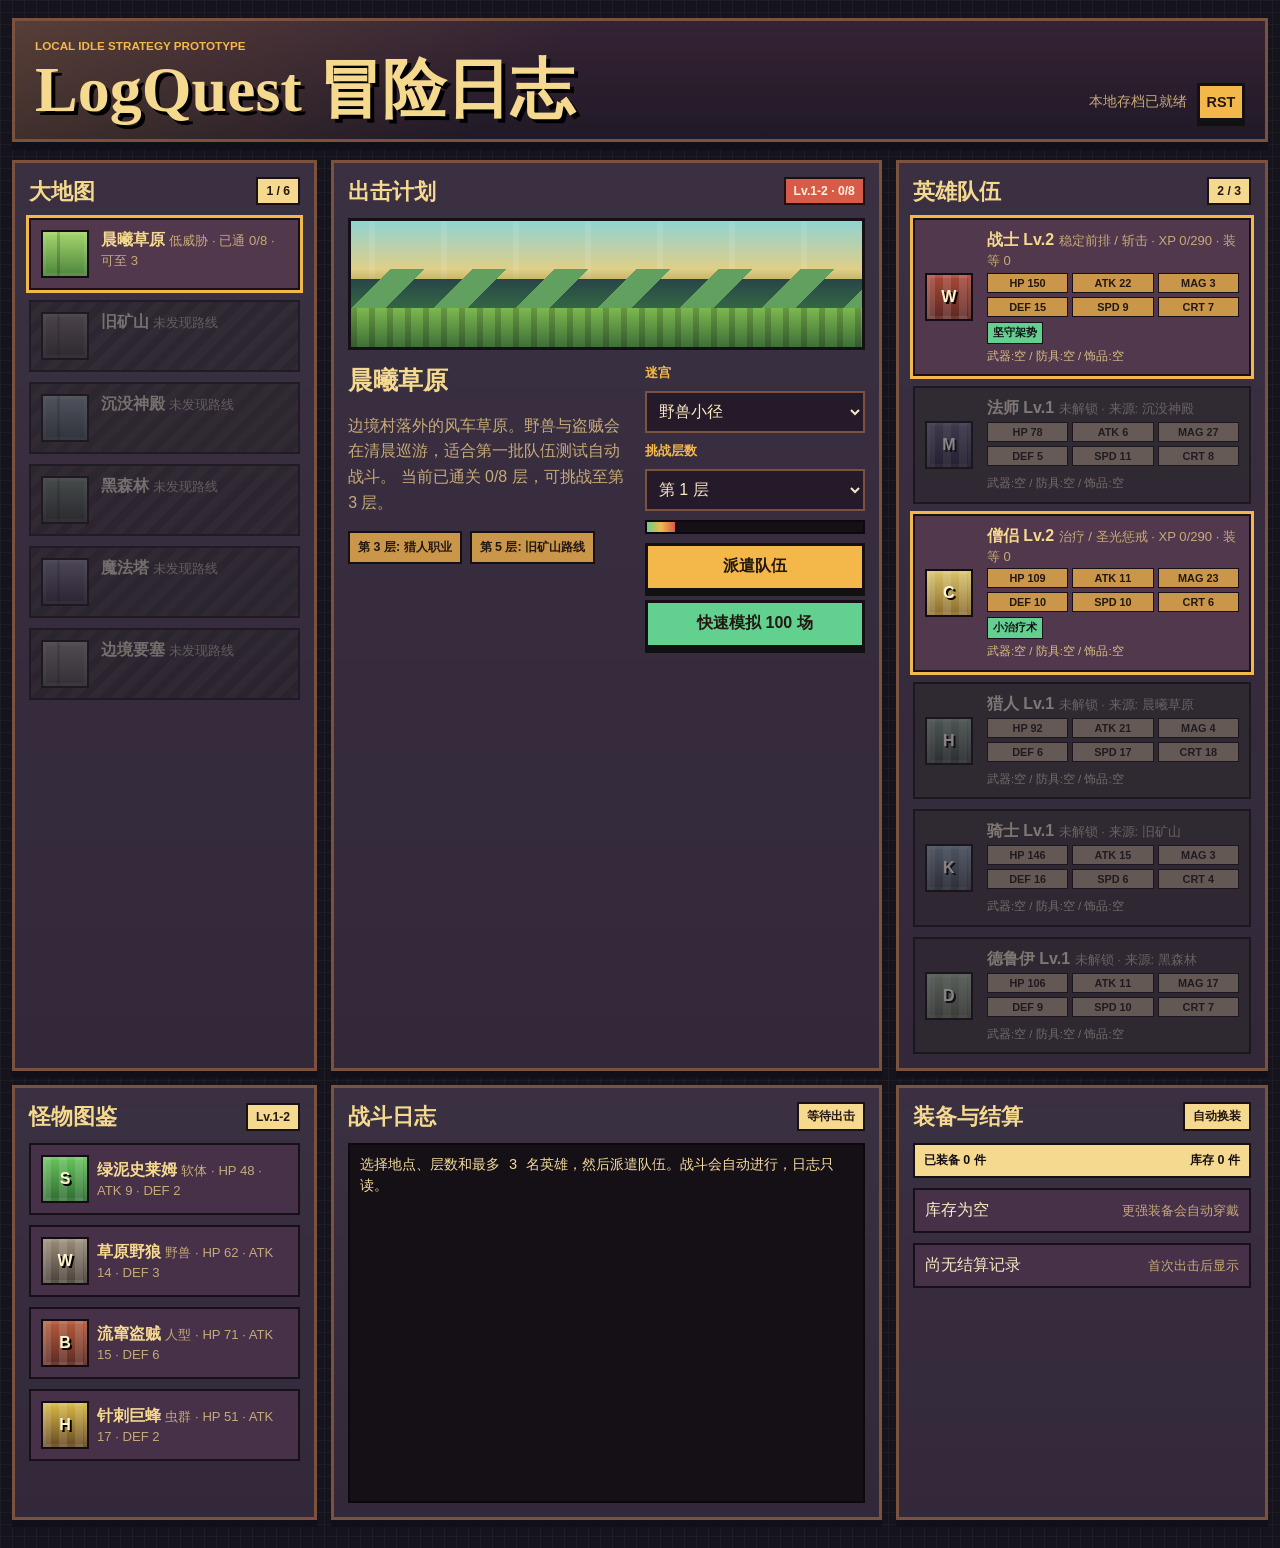
==== index.html @ c9390f9f "Initial LogQuest prototype" ====
<!doctype html>
<html lang="zh-CN">
  <head>
    <meta charset="UTF-8" />
    <meta name="viewport" content="width=device-width, initial-scale=1.0" />
    <title>LogQuest 放置冒险原型</title>
    <link rel="stylesheet" href="styles.css" />
  </head>
  <body>
    <div class="shell">
      <header class="topbar">
        <div>
          <p class="eyebrow">LOCAL IDLE STRATEGY PROTOTYPE</p>
          <h1>LogQuest 冒险日志</h1>
        </div>
        <div class="save-strip">
          <span id="saveStatus">本地存档已就绪</span>
          <button id="resetBtn" class="icon-btn" title="重置本地原型存档" type="button">RST</button>
        </div>
      </header>

      <main class="game-grid">
        <section class="panel map-panel" aria-labelledby="mapTitle">
          <div class="panel-head">
            <h2 id="mapTitle">大地图</h2>
            <span id="regionCount" class="chip"></span>
          </div>
          <div id="mapList" class="map-list"></div>
        </section>

        <section class="panel mission-panel" aria-labelledby="missionTitle">
          <div class="panel-head">
            <h2 id="missionTitle">出击计划</h2>
            <span id="dangerBadge" class="chip danger-chip">威胁评估</span>
          </div>

          <div id="regionScene" class="region-scene" aria-hidden="true">
            <div class="scene-sky"></div>
            <div class="scene-mid"></div>
            <div class="scene-ground"></div>
          </div>

          <div class="mission-layout">
            <div>
              <h3 id="selectedRegionName">地点</h3>
              <p id="selectedRegionText" class="muted"></p>
              <div id="eventList" class="event-list"></div>
            </div>

            <div class="control-bank">
              <label for="dungeonSelect">迷宫</label>
              <select id="dungeonSelect"></select>

              <label for="floorSelect">挑战层数</label>
              <select id="floorSelect"></select>

              <div class="floor-meter">
                <div id="floorMeterFill"></div>
              </div>

              <button id="startBtn" class="primary-btn" type="button">派遣队伍</button>
              <button id="quickBtn" class="secondary-btn" type="button">快速模拟 100 场</button>
            </div>
          </div>

          <div id="activeRun" class="active-run" hidden>
            <div>
              <p class="eyebrow">EXPEDITION IN PROGRESS</p>
              <strong id="activeRunTitle"></strong>
            </div>
            <div class="timer-box">
              <span id="timeLeft">--:--</span>
              <div class="progress-track">
                <div id="runProgress"></div>
              </div>
            </div>
          </div>
        </section>

        <section class="panel roster-panel" aria-labelledby="rosterTitle">
          <div class="panel-head">
            <h2 id="rosterTitle">英雄队伍</h2>
            <span id="teamCount" class="chip">0 / 3</span>
          </div>
          <div id="heroList" class="hero-list"></div>
        </section>

        <section class="panel codex-panel" aria-labelledby="codexTitle">
          <div class="panel-head">
            <h2 id="codexTitle">怪物图鉴</h2>
            <span id="monsterLevelBand" class="chip"></span>
          </div>
          <div id="monsterList" class="monster-list"></div>
        </section>

        <section class="panel log-panel" aria-labelledby="logTitle">
          <div class="panel-head">
            <h2 id="logTitle">战斗日志</h2>
            <span id="resultBadge" class="chip">等待出击</span>
          </div>
          <div id="combatLog" class="combat-log" role="log" aria-live="polite"></div>
        </section>

        <section class="panel loot-panel" aria-labelledby="lootTitle">
          <div class="panel-head">
            <h2 id="lootTitle">装备与结算</h2>
            <span class="chip">自动换装</span>
          </div>
          <div id="lootList" class="loot-list"></div>
        </section>
      </main>
    </div>

    <script src="app.js"></script>
  </body>
</html>
---- styles.css ----
:root {
  --ink: #241812;
  --paper: #f5d98f;
  --paper-dim: #c9964a;
  --charcoal: #1c1a24;
  --panel: #32283a;
  --panel-2: #463149;
  --line: #7a523e;
  --gold: #f4b84a;
  --mint: #62d08f;
  --red: #d85b4a;
  --blue: #4e9bcb;
  --violet: #8b6fd6;
  --text: #f8e9c3;
  --muted: #c7aa78;
  --shadow: #101018;
  --radius: 6px;
  --pixel: 3px;
  --font-display: Georgia, "Times New Roman", serif;
  --font-body: "Trebuchet MS", Verdana, sans-serif;
}

* {
  box-sizing: border-box;
}

[hidden] {
  display: none !important;
}

html {
  min-height: 100%;
  background:
    linear-gradient(90deg, rgba(255, 255, 255, 0.04) 1px, transparent 1px) 0 0 / 12px 12px,
    linear-gradient(rgba(255, 255, 255, 0.035) 1px, transparent 1px) 0 0 / 12px 12px,
    #15131b;
}

body {
  margin: 0;
  min-height: 100vh;
  color: var(--text);
  font-family: var(--font-body);
  letter-spacing: 0;
}

button,
select {
  font: inherit;
}

button {
  cursor: pointer;
}

.shell {
  width: min(1600px, calc(100vw - 24px));
  margin: 0 auto;
  padding: 18px 0 28px;
}

.topbar {
  display: flex;
  align-items: end;
  justify-content: space-between;
  gap: 18px;
  min-height: 96px;
  padding: 18px 20px;
  color: var(--paper);
  background:
    linear-gradient(135deg, rgba(244, 184, 74, 0.18), transparent 42%),
    linear-gradient(180deg, #352334, #211927);
  border: var(--pixel) solid var(--line);
  box-shadow: 0 8px 0 var(--shadow);
}

.topbar h1 {
  margin: 0;
  font-family: var(--font-display);
  font-size: clamp(2rem, 5vw, 4.6rem);
  line-height: 0.95;
  letter-spacing: 0;
  overflow-wrap: anywhere;
  text-shadow: 4px 4px 0 #000;
}

.eyebrow {
  margin: 0 0 8px;
  color: var(--gold);
  font-size: 0.73rem;
  font-weight: 800;
  letter-spacing: 0;
}

.save-strip {
  display: flex;
  align-items: center;
  gap: 10px;
  color: var(--muted);
  font-size: 0.9rem;
}

.icon-btn,
.primary-btn,
.secondary-btn {
  border: var(--pixel) solid #151015;
  color: var(--ink);
  background: var(--gold);
  box-shadow: 0 5px 0 #111;
  transition: transform 160ms ease-out, box-shadow 160ms ease-out, filter 160ms ease-out;
}

.icon-btn {
  min-width: 48px;
  min-height: 38px;
  font-weight: 900;
}

.primary-btn,
.secondary-btn {
  width: 100%;
  min-height: 48px;
  padding: 10px 12px;
  font-weight: 900;
}

.secondary-btn {
  background: var(--mint);
}

button:hover {
  filter: brightness(1.08);
  transform: translateY(-2px);
  box-shadow: 0 7px 0 #111;
}

button:active {
  transform: translateY(3px);
  box-shadow: 0 2px 0 #111;
}

button:disabled {
  cursor: not-allowed;
  filter: grayscale(0.7) brightness(0.75);
  transform: none;
}

.game-grid {
  display: grid;
  grid-template-columns: minmax(260px, 0.82fr) minmax(420px, 1.48fr) minmax(320px, 1fr);
  grid-template-areas:
    "map mission roster"
    "codex log loot";
  gap: 14px;
  margin-top: 18px;
}

.panel {
  min-width: 0;
  background:
    linear-gradient(180deg, rgba(255, 255, 255, 0.04), transparent),
    var(--panel);
  border: var(--pixel) solid var(--line);
  box-shadow: 0 7px 0 var(--shadow);
  padding: 14px;
}

.map-panel {
  grid-area: map;
}

.mission-panel {
  grid-area: mission;
}

.roster-panel {
  grid-area: roster;
}

.codex-panel {
  grid-area: codex;
}

.log-panel {
  grid-area: log;
}

.loot-panel {
  grid-area: loot;
}

.panel-head {
  display: flex;
  align-items: center;
  justify-content: space-between;
  gap: 12px;
  margin-bottom: 12px;
}

h2,
h3 {
  margin: 0;
  font-family: var(--font-display);
  color: var(--paper);
  letter-spacing: 0;
}

h2 {
  font-size: 1.35rem;
}

h3 {
  font-size: 1.55rem;
}

.chip {
  display: inline-flex;
  align-items: center;
  justify-content: center;
  min-height: 28px;
  padding: 4px 8px;
  color: var(--ink);
  background: var(--paper);
  border: 2px solid #1a1113;
  font-size: 0.76rem;
  font-weight: 900;
  white-space: nowrap;
}

.danger-chip {
  background: var(--red);
  color: #fff5df;
}

.muted {
  color: var(--muted);
  line-height: 1.6;
}

.map-list,
.hero-list,
.monster-list,
.loot-list {
  display: grid;
  gap: 10px;
}

.map-tile,
.hero-tile,
.monster-tile,
.loot-row,
.item-row {
  position: relative;
  display: grid;
  gap: 8px;
  width: 100%;
  padding: 10px;
  color: var(--text);
  background: var(--panel-2);
  border: 2px solid #171018;
  text-align: left;
}

.map-tile {
  grid-template-columns: 52px 1fr;
}

.map-tile.selected,
.hero-tile.selected {
  outline: var(--pixel) solid var(--gold);
  background: #51384d;
}

.map-tile.locked {
  opacity: 0.56;
  background:
    repeating-linear-gradient(135deg, rgba(0, 0, 0, 0.2) 0 8px, transparent 8px 16px),
    var(--panel-2);
}

.hero-tile.locked {
  opacity: 0.64;
}

.tile-icon,
.hero-portrait,
.monster-sprite {
  width: 48px;
  height: 48px;
  image-rendering: pixelated;
  border: 2px solid #120d13;
  box-shadow: inset 0 0 0 3px rgba(255, 255, 255, 0.08);
}

.tile-icon {
  background:
    linear-gradient(90deg, transparent 0 14px, rgba(0, 0, 0, 0.18) 14px 17px, transparent 17px),
    linear-gradient(180deg, var(--accent-a), var(--accent-b));
}

.hero-portrait,
.monster-sprite {
  display: grid;
  place-items: center;
  color: #fff3cb;
  font-weight: 900;
  text-shadow: 2px 2px 0 #000;
  background:
    linear-gradient(90deg, rgba(255, 255, 255, 0.12) 0 8px, transparent 8px 16px),
    linear-gradient(180deg, var(--sprite-a), var(--sprite-b));
  background-size: 16px 16px, auto;
}

.map-tile strong,
.hero-tile strong,
.monster-tile strong {
  color: var(--paper);
}

.small-line {
  color: var(--muted);
  font-size: 0.82rem;
  line-height: 1.35;
}

.region-scene {
  position: relative;
  overflow: hidden;
  height: 132px;
  margin-bottom: 14px;
  background: #24384a;
  border: var(--pixel) solid #151015;
}

.scene-sky,
.scene-mid,
.scene-ground {
  position: absolute;
  inset-inline: 0;
}

.scene-sky {
  inset-block-start: 0;
  height: 46%;
  background:
    linear-gradient(90deg, transparent 0 18px, rgba(255, 255, 255, 0.1) 18px 24px, transparent 24px),
    linear-gradient(180deg, var(--scene-sky-a), var(--scene-sky-b));
  background-size: 72px 100%, auto;
}

.scene-mid {
  inset-block-start: 38%;
  height: 35%;
  background:
    linear-gradient(135deg, transparent 0 28px, var(--scene-mid-a) 28px 52px, transparent 52px),
    linear-gradient(180deg, transparent, var(--scene-mid-b));
  background-size: 82px 100%, auto;
}

.scene-ground {
  inset-block-end: 0;
  height: 31%;
  background:
    linear-gradient(90deg, rgba(0, 0, 0, 0.18) 0 6px, transparent 6px 12px),
    linear-gradient(180deg, var(--scene-ground-a), var(--scene-ground-b));
  background-size: 18px 18px, auto;
}

.mission-layout {
  display: grid;
  grid-template-columns: minmax(0, 1fr) 220px;
  gap: 16px;
}

.event-list {
  display: flex;
  flex-wrap: wrap;
  gap: 8px;
  margin-top: 14px;
}

.event-pill {
  padding: 6px 8px;
  color: var(--ink);
  background: var(--paper-dim);
  border: 2px solid #151015;
  font-size: 0.78rem;
  font-weight: 900;
}

.control-bank {
  display: grid;
  align-content: start;
  gap: 9px;
}

.control-bank label {
  color: var(--gold);
  font-weight: 900;
  font-size: 0.82rem;
}

select {
  width: 100%;
  min-height: 42px;
  padding: 8px;
  color: var(--text);
  background: #241a2a;
  border: 2px solid var(--line);
}

.floor-meter,
.progress-track {
  overflow: hidden;
  height: 14px;
  background: #151015;
  border: 2px solid #0b090d;
}

.floor-meter div,
.progress-track div {
  height: 100%;
  width: 0%;
  background: linear-gradient(90deg, var(--mint), var(--gold), var(--red));
  transition: width 220ms ease-out;
}

.active-run {
  display: grid;
  grid-template-columns: 1fr 220px;
  gap: 14px;
  align-items: center;
  margin-top: 14px;
  padding: 12px;
  background: #241b2b;
  border: 2px solid var(--gold);
}

.timer-box {
  display: grid;
  gap: 8px;
}

#timeLeft {
  color: var(--mint);
  font-size: 1.45rem;
  font-weight: 900;
  text-align: right;
}

.hero-tile {
  grid-template-columns: 54px 1fr;
  align-items: center;
}

.hero-statbar {
  display: grid;
  grid-template-columns: repeat(3, 1fr);
  gap: 4px;
  margin-top: 3px;
}

.hero-statbar span {
  padding: 3px;
  color: var(--ink);
  background: var(--paper-dim);
  border: 1px solid #171018;
  font-size: 0.68rem;
  font-weight: 900;
  text-align: center;
}

.skill-row,
.gear-row {
  display: flex;
  flex-wrap: wrap;
  gap: 4px;
  margin-top: 5px;
}

.skill-row span {
  padding: 3px 5px;
  color: #141016;
  background: var(--mint);
  border: 1px solid #171018;
  font-size: 0.66rem;
  font-weight: 900;
}

.gear-row {
  display: block;
  overflow: hidden;
  color: #d8bf85;
  font-size: 0.72rem;
  line-height: 1.35;
  text-overflow: ellipsis;
}

.monster-tile {
  grid-template-columns: 48px 1fr;
  align-items: center;
}

.combat-log {
  overflow: auto;
  height: 360px;
  padding: 10px;
  color: #f4dca0;
  background: #151015;
  border: 2px solid #0c090d;
  font-family: Consolas, "Courier New", monospace;
  font-size: 0.9rem;
  line-height: 1.45;
}

.log-entry {
  margin: 0 0 7px;
}

.log-entry.success {
  color: #90e7a7;
}

.log-entry.danger {
  color: #ff9b87;
}

.log-entry.loot {
  color: #ffd76a;
}

.loot-row {
  grid-template-columns: 1fr auto;
  align-items: center;
}

.item-row {
  grid-template-columns: 42px 1fr;
  align-items: center;
}

.item-icon {
  display: grid;
  place-items: center;
  width: 38px;
  height: 38px;
  color: #111;
  background:
    linear-gradient(90deg, rgba(255, 255, 255, 0.15) 0 8px, transparent 8px 16px),
    linear-gradient(180deg, var(--gold), var(--paper-dim));
  background-size: 16px 16px, auto;
  border: 2px solid #151015;
  font-size: 0.68rem;
  font-weight: 900;
}

.inventory-summary,
.subhead {
  display: flex;
  justify-content: space-between;
  gap: 10px;
  padding: 7px 9px;
  color: #151015;
  background: var(--paper);
  border: 2px solid #151015;
  font-size: 0.78rem;
  font-weight: 900;
}

.subhead {
  margin-top: 8px;
  background: var(--paper-dim);
}

.loot-rarity-common {
  color: #ebd1a0;
}

.loot-rarity-uncommon {
  color: #8ce39b;
}

.loot-rarity-rare {
  color: #80c7ff;
}

.loot-rarity-epic {
  color: #d7a2ff;
}

@media (max-width: 1180px) {
  .game-grid {
    grid-template-columns: 1fr 1fr;
    grid-template-areas:
      "mission mission"
      "map roster"
      "codex log"
      "loot loot";
  }
}

@media (max-width: 760px) {
  .shell {
    width: min(100vw - 16px, 640px);
    padding-top: 8px;
  }

  .topbar,
  .mission-layout,
  .active-run {
    grid-template-columns: 1fr;
  }

  .topbar {
    display: grid;
    align-items: start;
    overflow: hidden;
  }

  .topbar h1 {
    font-size: clamp(1.72rem, 8vw, 2.15rem);
    line-height: 1.08;
    text-shadow: 3px 3px 0 #000;
  }

  .save-strip {
    justify-content: space-between;
  }

  .game-grid {
    grid-template-columns: 1fr;
    grid-template-areas:
      "mission"
      "roster"
      "map"
      "log"
      "codex"
      "loot";
  }

  .combat-log {
    height: 300px;
  }

  #timeLeft {
    text-align: left;
  }
}
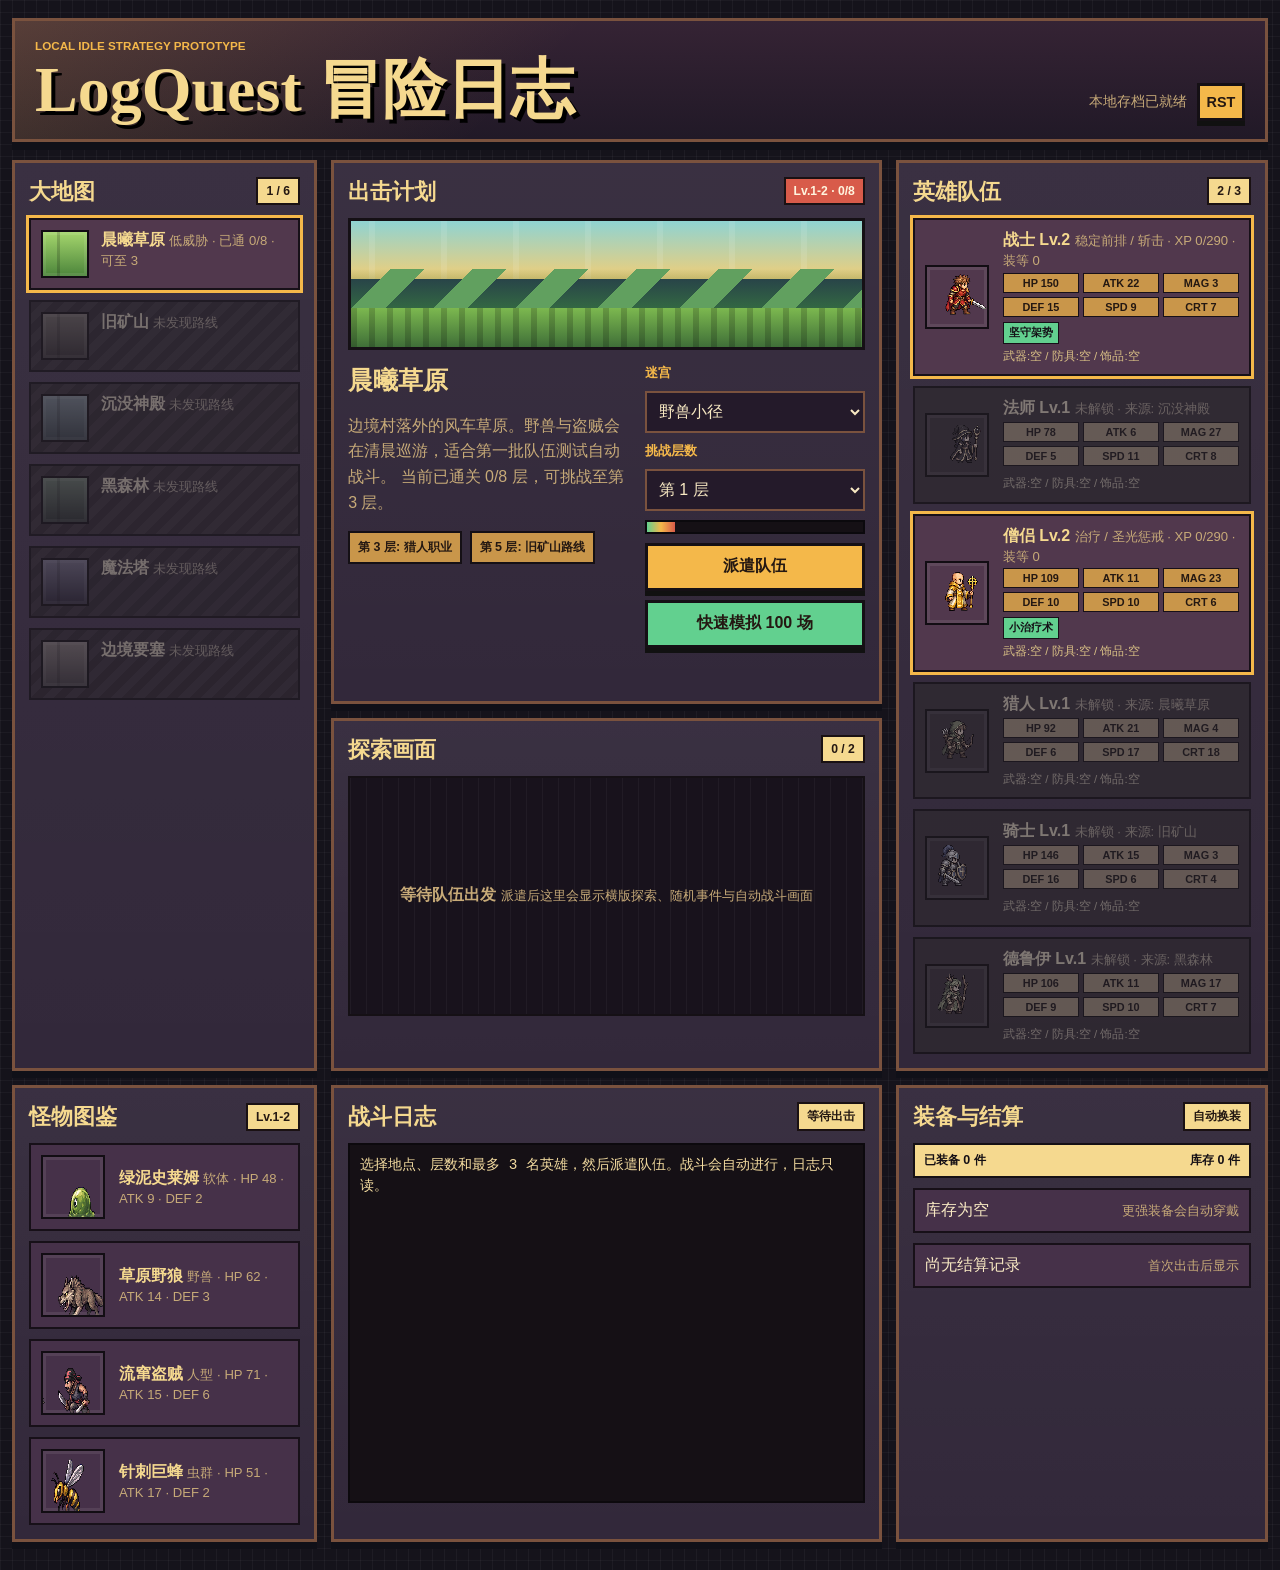
==== commit 30b2368b: "更新进度" ====
--- a/index.html
+++ b/index.html
@@ -64,17 +64,20 @@
           </div>
 
           <div id="activeRun" class="active-run" hidden>
-            <div>
-              <p class="eyebrow">EXPEDITION IN PROGRESS</p>
-              <strong id="activeRunTitle"></strong>
+            <div class="active-run-head">
+              <p class="eyebrow">EXPEDITION SLOTS</p>
+              <strong>正在探索的小队</strong>
             </div>
-            <div class="timer-box">
-              <span id="timeLeft">--:--</span>
-              <div class="progress-track">
-                <div id="runProgress"></div>
-              </div>
-            </div>
+            <div id="activeRunList" class="active-run-list"></div>
           </div>
+        </section>
+
+        <section class="panel explore-panel" aria-labelledby="exploreTitle">
+          <div class="panel-head">
+            <h2 id="exploreTitle">探索画面</h2>
+            <span id="activeRunCount" class="chip">0 / 2</span>
+          </div>
+          <div id="explorationStage" class="exploration-stage"></div>
         </section>
 
         <section class="panel roster-panel" aria-labelledby="rosterTitle">
--- a/styles.css
+++ b/styles.css
@@ -150,6 +150,7 @@
   grid-template-columns: minmax(260px, 0.82fr) minmax(420px, 1.48fr) minmax(320px, 1fr);
   grid-template-areas:
     "map mission roster"
+    "map explore roster"
     "codex log loot";
   gap: 14px;
   margin-top: 18px;
@@ -171,6 +172,10 @@
 
 .mission-panel {
   grid-area: mission;
+}
+
+.explore-panel {
+  grid-area: explore;
 }
 
 .roster-panel {
@@ -282,17 +287,42 @@
   opacity: 0.64;
 }
 
+.hero-tile.busy {
+  opacity: 0.78;
+  background:
+    repeating-linear-gradient(135deg, rgba(244, 184, 74, 0.11) 0 8px, transparent 8px 16px),
+    var(--panel-2);
+}
+
+.hero-tile.busy::after {
+  content: "远征中";
+  position: absolute;
+  inset-block-start: 8px;
+  inset-inline-end: 8px;
+  padding: 3px 6px;
+  color: #141016;
+  background: var(--gold);
+  border: 2px solid #171018;
+  font-size: 0.66rem;
+  font-weight: 900;
+}
+
 .tile-icon,
 .hero-portrait,
 .monster-sprite {
-  width: 48px;
-  height: 48px;
+  width: 64px;
+  height: 64px;
   image-rendering: pixelated;
   border: 2px solid #120d13;
   box-shadow: inset 0 0 0 3px rgba(255, 255, 255, 0.08);
 }
 
 .tile-icon {
+  width: 48px;
+  height: 48px;
+}
+
+.tile-icon {
   background:
     linear-gradient(90deg, transparent 0 14px, rgba(0, 0, 0, 0.18) 14px 17px, transparent 17px),
     linear-gradient(180deg, var(--accent-a), var(--accent-b));
@@ -309,6 +339,13 @@
     linear-gradient(90deg, rgba(255, 255, 255, 0.12) 0 8px, transparent 8px 16px),
     linear-gradient(180deg, var(--sprite-a), var(--sprite-b));
   background-size: 16px 16px, auto;
+}
+
+.art-sprite {
+  color: transparent;
+  text-shadow: none;
+  background-repeat: no-repeat;
+  background-color: transparent;
 }
 
 .map-tile strong,
@@ -418,38 +455,59 @@
 }
 
 .floor-meter div,
-.progress-track div {
+.progress-track div,
+.progress-track span {
   height: 100%;
   width: 0%;
   background: linear-gradient(90deg, var(--mint), var(--gold), var(--red));
   transition: width 220ms ease-out;
 }
 
+.progress-track span {
+  display: block;
+}
+
 .active-run {
-  display: grid;
-  grid-template-columns: 1fr 220px;
-  gap: 14px;
-  align-items: center;
   margin-top: 14px;
   padding: 12px;
   background: #241b2b;
   border: 2px solid var(--gold);
 }
 
+.active-run-head {
+  display: flex;
+  align-items: center;
+  justify-content: space-between;
+  gap: 12px;
+  margin-bottom: 10px;
+}
+
+.active-run-list {
+  display: grid;
+  gap: 8px;
+}
+
+.run-summary {
+  display: grid;
+  grid-template-columns: 1fr 104px;
+  gap: 10px;
+  align-items: center;
+}
+
 .timer-box {
   display: grid;
   gap: 8px;
 }
 
-#timeLeft {
+.time-left {
   color: var(--mint);
-  font-size: 1.45rem;
+  font-size: 1.08rem;
   font-weight: 900;
   text-align: right;
 }
 
 .hero-tile {
-  grid-template-columns: 54px 1fr;
+  grid-template-columns: 70px 1fr;
   align-items: center;
 }
 
@@ -497,8 +555,276 @@
 }
 
 .monster-tile {
-  grid-template-columns: 48px 1fr;
+  grid-template-columns: 70px 1fr;
   align-items: center;
+}
+
+.exploration-stage {
+  display: grid;
+  gap: 12px;
+}
+
+.explore-empty {
+  display: grid;
+  min-height: 240px;
+  place-items: center;
+  color: var(--muted);
+  background:
+    linear-gradient(90deg, rgba(255, 255, 255, 0.04) 1px, transparent 1px) 0 0 / 16px 16px,
+    #18121c;
+  border: 2px solid #151015;
+  text-align: center;
+}
+
+.run-card {
+  display: grid;
+  gap: 10px;
+  padding: 10px;
+  background: #201827;
+  border: 2px solid #151015;
+}
+
+.run-card-head {
+  display: grid;
+  grid-template-columns: 1fr auto;
+  gap: 10px;
+  align-items: start;
+}
+
+.run-card-head strong {
+  color: var(--paper);
+}
+
+.side-scene {
+  position: relative;
+  overflow: hidden;
+  min-height: 238px;
+  border: var(--pixel) solid #151015;
+  background: #203547;
+  image-rendering: pixelated;
+}
+
+.side-scene::before,
+.side-scene::after {
+  content: "";
+  position: absolute;
+  inset-inline: 0;
+  pointer-events: none;
+}
+
+.side-scene::before {
+  inset-block-start: 0;
+  height: 58%;
+  background:
+    linear-gradient(90deg, transparent 0 22px, rgba(255, 255, 255, 0.12) 22px 28px, transparent 28px) 0 0 / 96px 100%,
+    linear-gradient(180deg, var(--scene-sky-a), var(--scene-sky-b));
+}
+
+.side-scene::after {
+  inset-block-end: 0;
+  height: 42%;
+  background:
+    linear-gradient(135deg, transparent 0 34px, var(--scene-mid-a) 34px 60px, transparent 60px) 0 0 / 94px 78%,
+    linear-gradient(90deg, rgba(0, 0, 0, 0.22) 0 7px, transparent 7px 14px) 0 100% / 22px 28px,
+    linear-gradient(180deg, var(--scene-ground-a), var(--scene-ground-b));
+}
+
+.side-scene.travel::after {
+  animation: groundScroll 950ms steps(6) infinite;
+}
+
+.scene-path {
+  position: absolute;
+  inset-inline: 0;
+  inset-block-end: 46px;
+  z-index: 1;
+  height: 34px;
+  background:
+    linear-gradient(90deg, rgba(255, 255, 255, 0.12) 0 8px, transparent 8px 22px) 0 0 / 44px 100%,
+    rgba(22, 14, 17, 0.34);
+}
+
+.scene-party,
+.scene-enemies {
+  position: absolute;
+  inset-block-end: 52px;
+  z-index: 2;
+  display: flex;
+  align-items: end;
+  gap: 7px;
+}
+
+.scene-party {
+  inset-inline-start: 34px;
+}
+
+.scene-enemies {
+  inset-inline-end: 30px;
+  flex-direction: row-reverse;
+}
+
+.unit-stand {
+  display: grid;
+  gap: 4px;
+  justify-items: center;
+  width: 58px;
+}
+
+.scene-unit {
+  width: 54px;
+  height: 54px;
+  background-repeat: no-repeat;
+  background-color: transparent;
+  image-rendering: pixelated;
+  filter: drop-shadow(3px 4px 0 rgba(0, 0, 0, 0.45));
+}
+
+.side-scene.travel .scene-party {
+  animation: partyWalk 820ms steps(2) infinite;
+}
+
+.scene-unit.hero-walk {
+  animation: heroWalkFrames 560ms steps(1, end) infinite;
+}
+
+.scene-unit.hero-battle {
+  background-position: var(--sprite-x) var(--hero-idle);
+}
+
+.side-scene.battle .scene-unit.hero-active {
+  animation: heroAttackFrames 760ms steps(1, end) infinite, attackNudge 760ms steps(2) infinite;
+}
+
+.scene-unit.monster-battle {
+  background-position: var(--sprite-x) var(--monster-idle);
+}
+
+.side-scene.battle .scene-unit.monster-active {
+  animation: monsterAttackFrames 840ms steps(1, end) infinite, monsterAttackNudge 840ms steps(2) infinite;
+}
+
+.hp-bar {
+  overflow: hidden;
+  width: 52px;
+  height: 7px;
+  background: #130d12;
+  border: 1px solid #070507;
+}
+
+.hp-bar span {
+  display: block;
+  width: var(--hp);
+  height: 100%;
+  background: linear-gradient(90deg, var(--red), var(--gold), var(--mint));
+}
+
+.scene-banner {
+  position: absolute;
+  inset-inline: 16px;
+  inset-block-start: 14px;
+  z-index: 3;
+  display: flex;
+  align-items: center;
+  justify-content: space-between;
+  gap: 10px;
+  color: var(--ink);
+  background: var(--paper);
+  border: 2px solid #151015;
+  padding: 7px 9px;
+  font-weight: 900;
+}
+
+.event-marker {
+  position: absolute;
+  inset-block-end: 82px;
+  inset-inline-start: 50%;
+  z-index: 3;
+  max-width: min(330px, calc(100% - 34px));
+  padding: 8px 10px;
+  color: #141016;
+  background: var(--mint);
+  border: 2px solid #151015;
+  font-weight: 900;
+  transform: translateX(-50%);
+  box-shadow: 0 5px 0 #111;
+}
+
+.damage-pop {
+  position: absolute;
+  inset-block-start: 78px;
+  inset-inline-start: var(--pop-x);
+  z-index: 4;
+  color: #fff3cb;
+  font-family: var(--font-display);
+  font-size: 1.08rem;
+  font-weight: 900;
+  text-shadow: 2px 2px 0 #000;
+  animation: damageRise 900ms ease-out infinite;
+  animation-delay: var(--pop-delay, 0ms);
+}
+
+.damage-pop.heal {
+  color: #90e7a7;
+}
+
+.run-foot {
+  display: grid;
+  gap: 7px;
+}
+
+.phase-track {
+  overflow: hidden;
+  height: 12px;
+  background: #151015;
+  border: 2px solid #0b090d;
+}
+
+.phase-track span {
+  display: block;
+  width: var(--progress);
+  height: 100%;
+  background: linear-gradient(90deg, var(--mint), var(--gold), var(--red));
+}
+
+@keyframes groundScroll {
+  from { background-position: 0 0, 0 100%, 0 0; }
+  to { background-position: -94px 0, -22px 100%, 0 0; }
+}
+
+@keyframes partyWalk {
+  0%, 100% { transform: translateY(0); }
+  50% { transform: translateY(-4px); }
+}
+
+@keyframes attackNudge {
+  0%, 100% { transform: translateX(0); }
+  50% { transform: translateX(8px); }
+}
+
+@keyframes heroWalkFrames {
+  0%, 49% { background-position: var(--sprite-x) var(--hero-walk-a); }
+  50%, 100% { background-position: var(--sprite-x) var(--hero-walk-b); }
+}
+
+@keyframes heroAttackFrames {
+  0%, 54% { background-position: var(--sprite-x) var(--hero-idle); }
+  55%, 100% { background-position: var(--sprite-x) var(--hero-attack); }
+}
+
+@keyframes monsterAttackFrames {
+  0%, 54% { background-position: var(--sprite-x) var(--monster-idle); }
+  55%, 100% { background-position: var(--sprite-x) var(--monster-attack); }
+}
+
+@keyframes monsterAttackNudge {
+  0%, 100% { transform: translateX(0); }
+  50% { transform: translateX(-5px); }
+}
+
+@keyframes damageRise {
+  0% { opacity: 0; transform: translateY(10px); }
+  20% { opacity: 1; }
+  100% { opacity: 0; transform: translateY(-22px); }
 }
 
 .combat-log {
@@ -554,6 +880,12 @@
   font-weight: 900;
 }
 
+.item-icon.art-sprite {
+  background-repeat: no-repeat;
+  background-color: transparent;
+  background-image: none;
+}
+
 .inventory-summary,
 .subhead {
   display: flex;
@@ -593,6 +925,7 @@
     grid-template-columns: 1fr 1fr;
     grid-template-areas:
       "mission mission"
+      "explore explore"
       "map roster"
       "codex log"
       "loot loot";
@@ -606,8 +939,7 @@
   }
 
   .topbar,
-  .mission-layout,
-  .active-run {
+  .mission-layout {
     grid-template-columns: 1fr;
   }
 
@@ -631,6 +963,7 @@
     grid-template-columns: 1fr;
     grid-template-areas:
       "mission"
+      "explore"
       "roster"
       "map"
       "log"
@@ -642,7 +975,40 @@
     height: 300px;
   }
 
-  #timeLeft {
+  .run-summary,
+  .run-card-head,
+  .active-run-head {
+    grid-template-columns: 1fr;
+  }
+
+  .time-left {
     text-align: left;
   }
-}
+
+  .side-scene {
+    min-height: 218px;
+  }
+
+  .scene-party {
+    inset-inline-start: 18px;
+    gap: 2px;
+  }
+
+  .scene-enemies {
+    inset-inline-end: 14px;
+    gap: 1px;
+  }
+
+  .unit-stand {
+    width: 44px;
+  }
+
+  .scene-unit {
+    width: 42px;
+    height: 42px;
+  }
+
+  .hp-bar {
+    width: 42px;
+  }
+}
